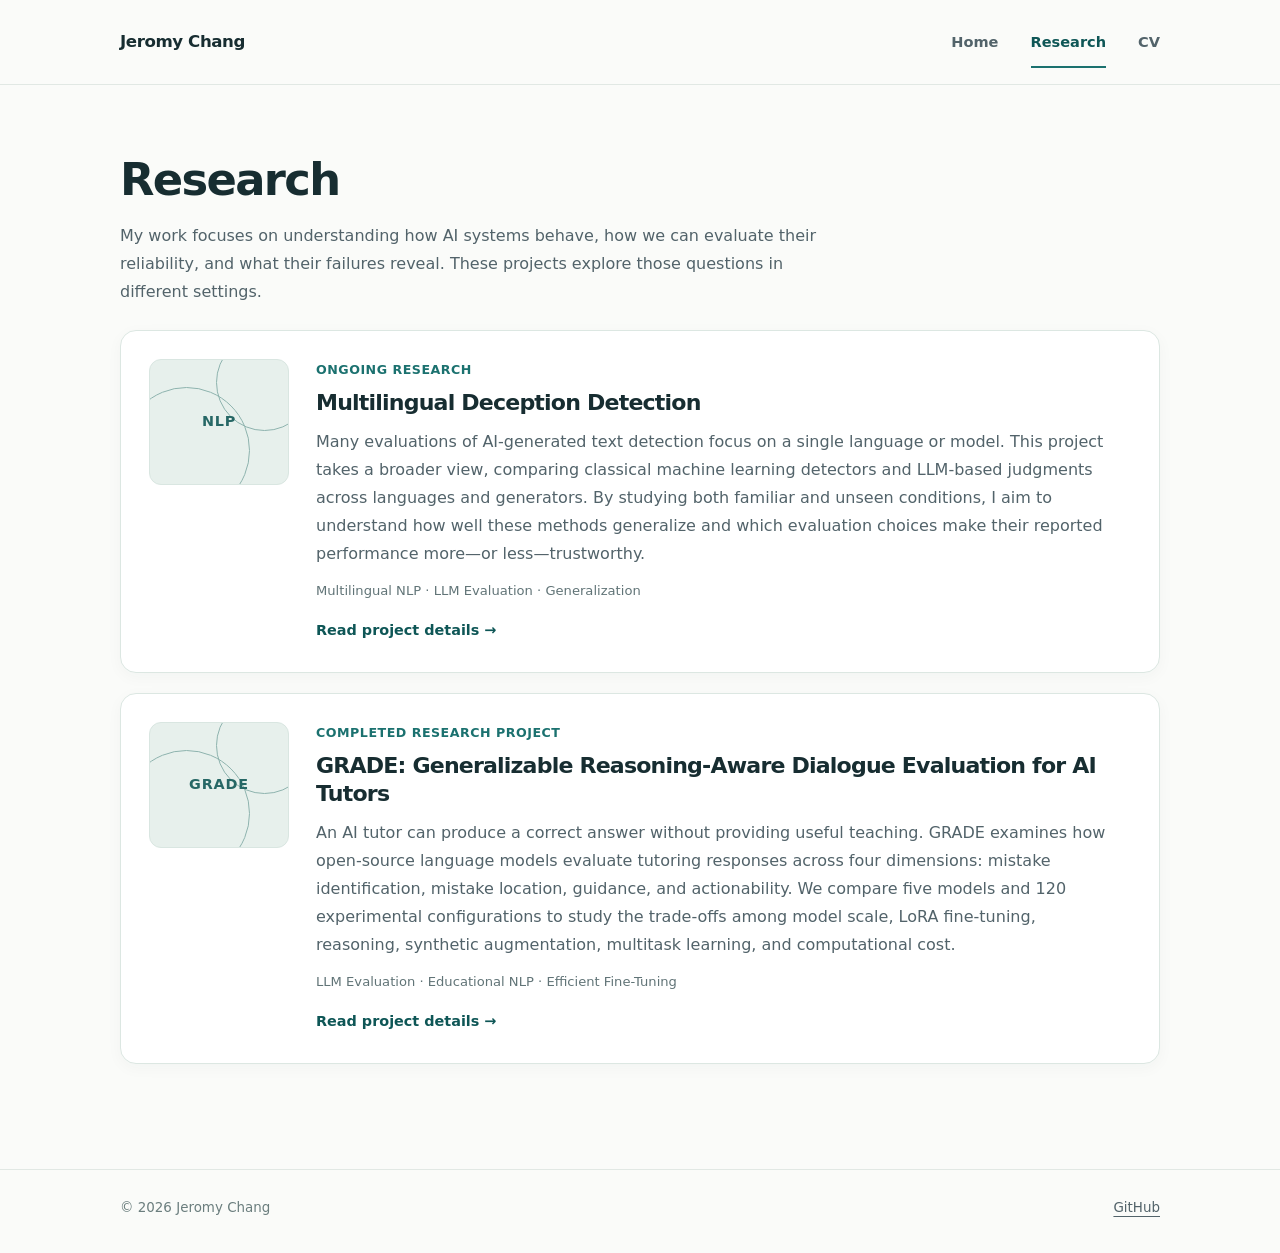
==== research/index.html @ 997f2285 "Initial launch of personal research website" ====
<!doctype html>
<html lang="en">
<head>
  <meta charset="utf-8">
  <meta name="viewport" content="width=device-width, initial-scale=1">
  <meta name="description" content="Research projects by Jeromy Chang on AI reliability and language model evaluation.">
  <meta name="theme-color" content="#fafbf9">
  <title>Research · Jeromy Chang</title>
  <link rel="stylesheet" href="../assets/css/style.css">
</head>
<body>
  <header class="site-header"><div class="container header-inner">
    <a class="brand" href="../index.html">Jeromy Chang</a>
    <nav class="nav" aria-label="Main navigation">
      <a href="../index.html">Home</a>
      <a href="index.html" aria-current="page">Research</a>
      <a href="../assets/documents/Jeromy_Chang_CV.pdf" target="_blank" rel="noopener">CV</a>
    </nav>
  </div></header>
  <main class="research-index" id="main"><div class="container">
    <div class="page-head">
      <h1>Research</h1>
      <p>My work focuses on understanding how AI systems behave, how we can evaluate their reliability, and what their failures reveal. These projects explore those questions in different settings.</p>
    </div>
    <section class="section" aria-label="Research projects">
      <div class="projects">
        <article class="project">
          <div class="project-visual" aria-hidden="true"><span>NLP</span></div>
          <div>
            <p class="status">Ongoing research</p>
            <h3><a href="multilingual-deception.html">Multilingual Deception Detection</a></h3>
            <p>Many evaluations of AI-generated text detection focus on a single language or model. This project takes a broader view, comparing classical machine learning detectors and LLM-based judgments across languages and generators. By studying both familiar and unseen conditions, I aim to understand how well these methods generalize and which evaluation choices make their reported performance more—or less—trustworthy.</p>
            <p class="tags">Multilingual NLP · LLM Evaluation · Generalization</p>
            <a class="text-link" href="multilingual-deception.html">Read project details →</a>
          </div>
        </article>
        <article class="project">
          <div class="project-visual" aria-hidden="true"><span>GRADE</span></div>
          <div>
            <p class="status">Completed research project</p>
            <h3><a href="grade.html">GRADE: Generalizable Reasoning-Aware Dialogue Evaluation for AI Tutors</a></h3>
            <p>An AI tutor can produce a correct answer without providing useful teaching. GRADE examines how open-source language models evaluate tutoring responses across four dimensions: mistake identification, mistake location, guidance, and actionability. We compare five models and 120 experimental configurations to study the trade-offs among model scale, LoRA fine-tuning, reasoning, synthetic augmentation, multitask learning, and computational cost.</p>
            <p class="tags">LLM Evaluation · Educational NLP · Efficient Fine-Tuning</p>
            <a class="text-link" href="grade.html">Read project details →</a>
          </div>
        </article>
      </div>
    </section>
  </div></main>
  <footer class="footer"><div class="container footer-inner">
    <span>© 2026 Jeromy Chang</span>
    <span><a href="https://github.com/JeromyChang" rel="me">GitHub</a></span>
  </div></footer>
</body>
</html>
---- assets/css/style.css ----
/* Jeromy Chang — research portfolio starter */
:root {
  --bg:#fafbf9; --surface:#fff; --ink:#172d31; --muted:#52636a;
  --accent:#1b716f; --accent-dark:#0e5656; --line:#e1e8e4;
  --font:Inter,ui-sans-serif,system-ui,-apple-system,"Segoe UI",Roboto,Arial,sans-serif;
}
*{box-sizing:border-box}
html{scroll-behavior:smooth}
body{margin:0;background:var(--bg);color:var(--ink);font:16px/1.75 var(--font);-webkit-font-smoothing:antialiased}
a{color:var(--accent-dark);text-decoration-thickness:1px;text-underline-offset:4px}
a:hover{color:var(--accent)}
a:focus-visible{outline:3px solid #65b0a7;outline-offset:4px;border-radius:3px}
.container{width:min(100% - 48px,1040px);margin-inline:auto}
.site-header{border-bottom:1px solid var(--line);background:rgba(250,251,249,.94)}
.header-inner{display:flex;align-items:center;justify-content:space-between;gap:24px;min-height:84px}
.brand{text-decoration:none;color:var(--ink);font-size:1.04rem;font-weight:730;letter-spacing:-.025em;white-space:nowrap}
.brand:hover{color:var(--accent-dark)}
.nav{display:flex;align-items:center;gap:32px}
.nav a{text-decoration:none;color:var(--muted);font-weight:580;font-size:.91rem;transition:color .15s}
.nav a:hover,.nav a[aria-current="page"]{color:var(--accent-dark)}
.nav a[aria-current="page"]{position:relative}
.nav a[aria-current="page"]:after{content:"";position:absolute;left:0;right:0;bottom:-13px;height:2px;background:var(--accent)}
main{min-height:70vh}
/* Introduction Layout */
.intro {
    display: grid;

    /* 65% text, 35% photo approximately */
    grid-template-columns: minmax(0, 1fr) 35%;

    gap: 40px;
    align-items: stretch;

    background: linear-gradient(
        135deg,
        #E8F2EE 0%,
        #F3F8F5 55%,
        #F8FAF9 100%
    );

    border: 1px solid #DCE7E2;
    border-radius: 20px;

    padding: 40px;
    margin: 35px 0 50px;
}

/* Profile Photo Container */
.intro-photo {
    position: relative;
    width: 100%;
    min-height: 400px;
}

/* Profile Photo */
.profile-photo {
    position: absolute;
    inset: 0;

    width: 100%;
    height: 100%;

    max-width: none;

    object-fit: cover;
    object-position: center center;

    border-radius: 18px;
    border: 1px solid #cfdfda;
}
.eyebrow{font-size:.82rem;line-height:1.3;letter-spacing:.13em;text-transform:uppercase;color:var(--accent);font-weight:740;margin:0 0 14px}
h1,h2,h3{line-height:1.2;letter-spacing:-.037em}
h1{font-size:clamp(2.35rem,5vw,3.5rem);margin:0 0 12px;font-weight:780}
h2{font-size:clamp(1.55rem,3vw,2rem);margin:0 0 18px;font-weight:735}
h3{font-size:1.27rem;margin:0 0 10px}
.position{font-size:1.05rem;line-height:1.7;color:var(--muted);margin:0 0 27px}
.bio p{margin:0 0 18px;max-width:690px;color:#33484d}
.socials{display:flex;gap:24px;flex-wrap:wrap;align-items:center;margin-top:27px;font-size:.91rem;font-weight:650}
.socials a{text-decoration:none;border-bottom:1px solid currentColor}
.section{padding:57px 0 85px;border-top:1px solid var(--line)}
.section-heading{display:flex;align-items:baseline;justify-content:space-between;gap:24px;margin-bottom:27px}
.section-heading a{font-weight:650;font-size:.9rem;white-space:nowrap}
.projects{display:flex;flex-direction:column}
.project{display:grid;grid-template-columns:140px minmax(0,1fr);gap:27px;padding:31px 0;border-top:1px solid var(--line)}
.project:last-child{border-bottom:1px solid var(--line)}
.project-visual{height:126px;border:1px solid #d9e6e1;border-radius:12px;background:#e7f0ec;display:flex;align-items:center;justify-content:center;position:relative;overflow:hidden}
.project-visual:before{content:"";position:absolute;width:125px;height:125px;border:1px solid #8eb3ae;border-radius:50%;left:-27px;top:27px}
.project-visual:after{content:"";position:absolute;width:95px;height:95px;border:1px solid #8eb3ae;border-radius:50%;right:-25px;top:-26px}
.project-visual span{font-size:.9rem;font-weight:780;color:#266765;z-index:1;letter-spacing:.055em}
.project .status{font-size:.79rem;font-weight:740;letter-spacing:.04em;text-transform:uppercase;color:var(--accent);margin:0 0 8px}
.project h3 a{text-decoration:none;color:var(--ink)}
.project h3 a:hover{color:var(--accent)}
.project p{color:var(--muted);margin:0 0 12px;max-width:790px}
.tags{font-size:.83rem;color:#607379;margin:0 0 15px!important}
.project .text-link{font-size:.9rem;font-weight:700;text-decoration:none}
.page-head{padding:68px 0 40px}
.page-head h1{font-size:2.8rem}
.page-head p{max-width:735px;color:var(--muted);margin:15px 0 0}
.article{max-width:760px;padding-bottom:88px}
.article section{padding:22px 0 14px;border-top:1px solid var(--line)}
.article h2{font-size:1.45rem;margin:8px 0 14px}
.article p,.article li{color:#33484d}
.article ul{padding-left:22px}
.breadcrumb{margin:0 0 20px;font-size:.88rem}
.paper-meta{display:flex;flex-wrap:wrap;gap:10px;margin:17px 0 30px}
.pill{display:inline-flex;align-items:center;background:#eaf3ef;color:#225d5c;border:1px solid #d5e6df;border-radius:99px;padding:5px 12px;font-size:.78rem;font-weight:690}
.note{padding:17px 20px;border-left:3px solid #78aaa4;background:#edf4f1;color:#3b5456;border-radius:0 8px 8px 0}
.footer{border-top:1px solid var(--line);padding:26px 0 34px;color:#6b7e7e;font-size:.84rem}
.footer-inner{display:flex;justify-content:space-between;gap:20px;flex-wrap:wrap}
.footer a{color:var(--muted)}
@media(max-width:760px){
  .container{width:min(100% - 36px,1040px)}.header-inner{min-height:70px}.nav{gap:18px}
  .intro{grid-template-columns:1fr;gap:30px;padding:51px 0 60px}
  .profile-mark{grid-row:1;width:140px;aspect-ratio:1;font-size:2.8rem;border-radius:14px}
  h1{font-size:2.55rem}.section{padding:44px 0 66px}.project{grid-template-columns:100px 1fr;gap:17px}
  .project-visual{height:97px}.page-head{padding:50px 0 33px}.page-head h1{font-size:2.2rem}
}
@media(max-width:470px){.nav{gap:14px}.brand{font-size:.95rem}.nav a{font-size:.84rem}.project{grid-template-columns:1fr}.project-visual{width:115px}.section-heading{align-items:flex-start;flex-direction:column;gap:2px}}

/* BEGIN website-v2 research refinements (safe to customize) */
.project h3 { font-size: 1.38rem; line-height: 1.3; }
.project .tags { color: #617477; font-size: .82rem; margin: 5px 0 13px !important; }
.research-index .page-head { padding-bottom: 24px; }
.research-index .section { border-top: 0; padding-top: 0; }
.project-head { padding-bottom: 10px; }
.project-head h1 { max-width: 850px; font-size: clamp(2rem, 4.2vw, 2.75rem); }
.project-head .project-subtitle { margin-top: 14px; max-width: 750px; font-size: 1.06rem; }
.project-head .status { margin: 8px 0 14px; font-weight: 740; font-size: .83rem; text-transform: uppercase; letter-spacing: .06em; color: var(--accent); }
.article ol { padding-left: 24px; }
.article li { margin-bottom: 7px; }
.article strong { color: var(--ink); }
.findings-list li { margin-bottom: 14px; }
@media (max-width: 760px) { .project h3 { font-size: 1.18rem; } }
/* END website-v2 research refinements */

/* ========================================
   Visual Refinements — Research Cards
   ======================================== */

.project {
    background: #FFFFFF;
    border: 1px solid #DCE7E2;
    border-radius: 16px;

    padding: 28px;
    margin-bottom: 20px;

    box-shadow: 0 4px 16px rgba(20, 50, 50, 0.035);

    transition:
        transform 0.2s ease,
        box-shadow 0.2s ease,
        border-color 0.2s ease;
}

.project:last-child {
    border-bottom: 1px solid #DCE7E2;
}

@media (hover: hover) {
    .project:hover {
        transform: translateY(-3px);

        box-shadow: 0 8px 24px rgba(20, 50, 50, 0.07);

        border-color: #B8D3CA;
    }
}

@media (prefers-reduced-motion: reduce) {
    .project {
        transition: none;
    }
}

/* ========================================
   Visual Refinements — Introduction
   ======================================== */

.intro {
    background: linear-gradient(
        135deg,
        #E8F2EE 0%,
        #F3F8F5 55%,
        #F8FAF9 100%
    );

    border: 1px solid #DCE7E2;
    border-radius: 20px;

    padding: 48px;
    margin: 35px 0 50px;

    align-items: center;
}

/* Mobile responsive adjustments */
@media (max-width: 760px) {
    .intro {
        padding: 28px;
        margin: 20px 0 35px;
        border-radius: 16px;
    }
}

@media (max-width: 760px) {
    .intro {
        grid-template-columns: 1fr;
        gap: 25px;
        padding: 28px;
    }

    .profile-photo {
        grid-row: 1;
        width: 180px;
        max-width: 100%;
        height: 210px;
        justify-self: center;
    }
}

@media (max-width: 760px) {
    .intro {
        grid-template-columns: 1fr;
        gap: 28px;
        padding: 28px;
    }

    .intro-photo {
        grid-row: 1;
        width: 100%;
        height: 300px;
        min-height: 0;
    }

    .profile-photo {
        object-position: center top;
        border-radius: 14px;
    }
}
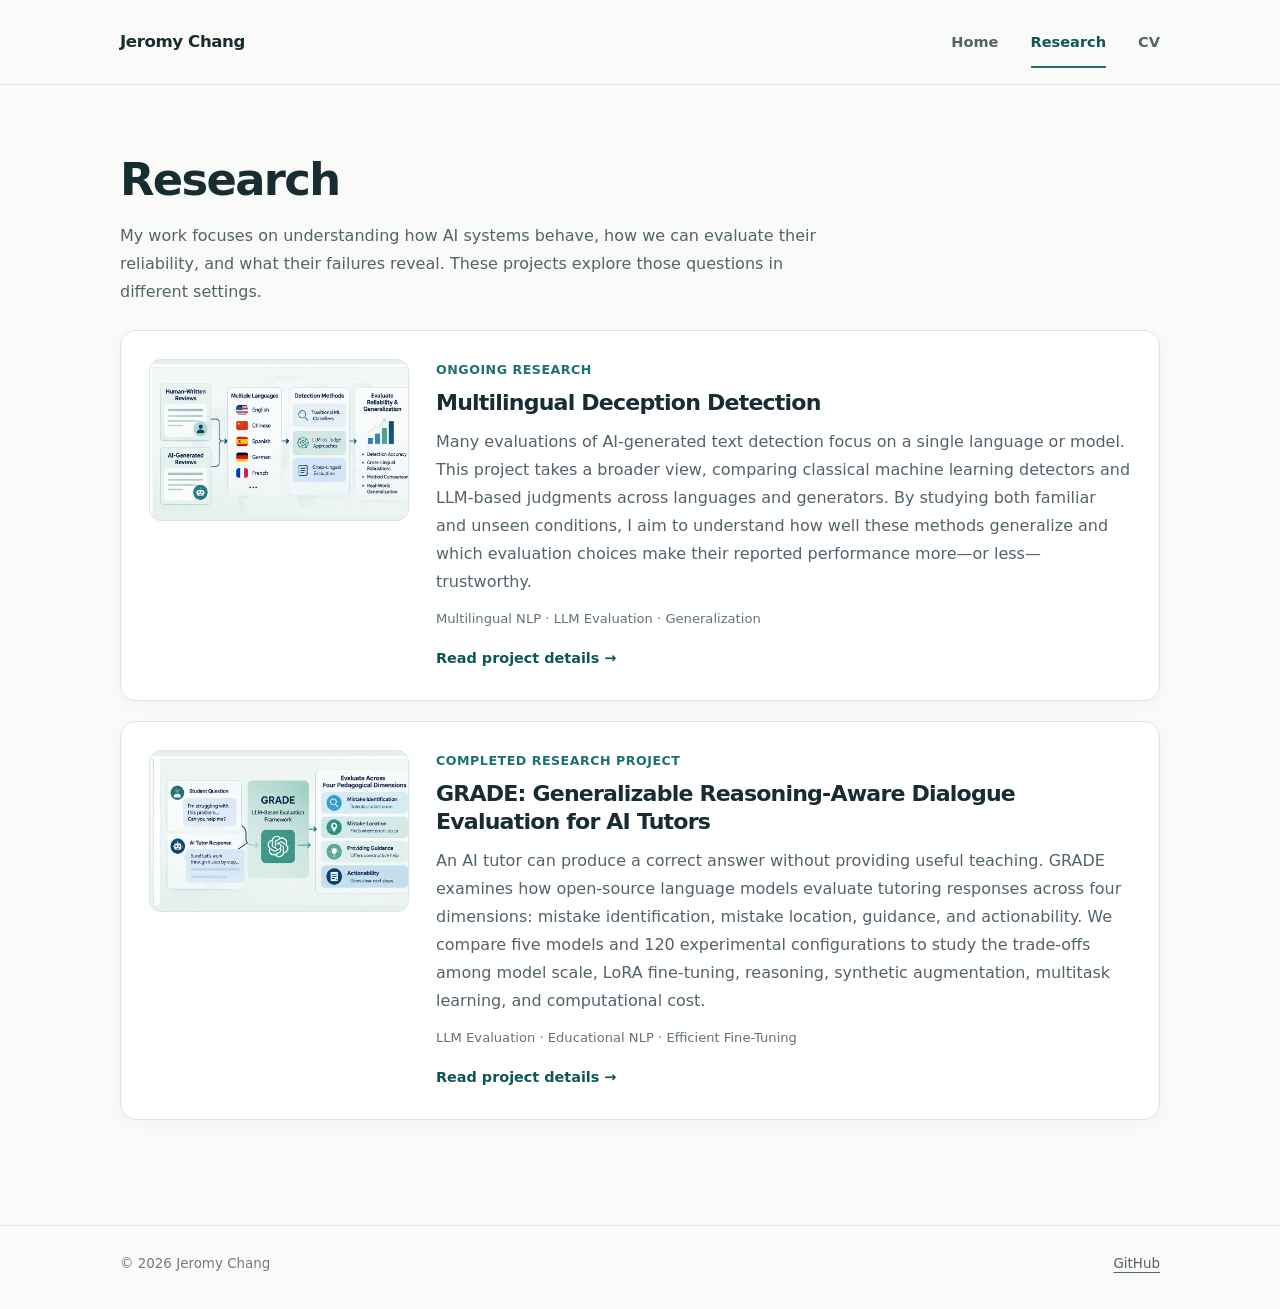
==== commit 6f955a0c: "Add research project thumbnails" ====
--- a/research/index.html
+++ b/research/index.html
@@ -25,7 +25,9 @@
     <section class="section" aria-label="Research projects">
       <div class="projects">
         <article class="project">
-          <div class="project-visual" aria-hidden="true"><span>NLP</span></div>
+          <div class="project-visual">
+            <img src="../assets/images/research/multilingual_deception_thumbnail.png" alt="Multilingual deception detection workflow comparing human-written and AI-generated reviews across languages and detection methods" loading="lazy">
+          </div>
           <div>
             <p class="status">Ongoing research</p>
             <h3><a href="multilingual-deception.html">Multilingual Deception Detection</a></h3>
@@ -35,7 +37,9 @@
           </div>
         </article>
         <article class="project">
-          <div class="project-visual" aria-hidden="true"><span>GRADE</span></div>
+          <div class="project-visual">
+            <img src="../assets/images/research/grade_thumbnail.png" alt="GRADE framework evaluating AI tutor responses for mistake identification, mistake location, guidance, and actionability" loading="lazy">
+          </div>
           <div>
             <p class="status">Completed research project</p>
             <h3><a href="grade.html">GRADE: Generalizable Reasoning-Aware Dialogue Evaluation for AI Tutors</a></h3>
--- a/assets/css/style.css
+++ b/assets/css/style.css
@@ -81,12 +81,24 @@
 .section-heading{display:flex;align-items:baseline;justify-content:space-between;gap:24px;margin-bottom:27px}
 .section-heading a{font-weight:650;font-size:.9rem;white-space:nowrap}
 .projects{display:flex;flex-direction:column}
-.project{display:grid;grid-template-columns:140px minmax(0,1fr);gap:27px;padding:31px 0;border-top:1px solid var(--line)}
-.project:last-child{border-bottom:1px solid var(--line)}
-.project-visual{height:126px;border:1px solid #d9e6e1;border-radius:12px;background:#e7f0ec;display:flex;align-items:center;justify-content:center;position:relative;overflow:hidden}
-.project-visual:before{content:"";position:absolute;width:125px;height:125px;border:1px solid #8eb3ae;border-radius:50%;left:-27px;top:27px}
-.project-visual:after{content:"";position:absolute;width:95px;height:95px;border:1px solid #8eb3ae;border-radius:50%;right:-25px;top:-26px}
-.project-visual span{font-size:.9rem;font-weight:780;color:#266765;z-index:1;letter-spacing:.055em}
+.project {
+    display: grid;
+    grid-template-columns: 260px minmax(0, 1fr);
+    gap: 27px;
+    align-items: start;
+    background: #FFFFFF;
+    border: 1px solid #DCE7E2;
+    border-radius: 16px;
+    padding: 28px;
+    margin-bottom: 20px;
+    box-shadow: 0 4px 16px rgba(20, 50, 50, 0.035);
+    transition:
+        transform 0.2s ease,
+        box-shadow 0.2s ease,
+        border-color 0.2s ease;
+}
+.project-visual{width:100%;aspect-ratio:16 / 10;border:1px solid #d9e6e1;border-radius:12px;background:#e7f0ec;overflow:hidden}
+.project-visual img{display:block;width:100%;height:100%;object-fit:contain}
 .project .status{font-size:.79rem;font-weight:740;letter-spacing:.04em;text-transform:uppercase;color:var(--accent);margin:0 0 8px}
 .project h3 a{text-decoration:none;color:var(--ink)}
 .project h3 a:hover{color:var(--accent)}
@@ -112,10 +124,10 @@
   .container{width:min(100% - 36px,1040px)}.header-inner{min-height:70px}.nav{gap:18px}
   .intro{grid-template-columns:1fr;gap:30px;padding:51px 0 60px}
   .profile-mark{grid-row:1;width:140px;aspect-ratio:1;font-size:2.8rem;border-radius:14px}
-  h1{font-size:2.55rem}.section{padding:44px 0 66px}.project{grid-template-columns:100px 1fr;gap:17px}
-  .project-visual{height:97px}.page-head{padding:50px 0 33px}.page-head h1{font-size:2.2rem}
-}
-@media(max-width:470px){.nav{gap:14px}.brand{font-size:.95rem}.nav a{font-size:.84rem}.project{grid-template-columns:1fr}.project-visual{width:115px}.section-heading{align-items:flex-start;flex-direction:column;gap:2px}}
+  h1{font-size:2.55rem}.section{padding:44px 0 66px}.project{grid-template-columns:minmax(0,1fr);gap:20px;padding:22px}
+  .project-visual{max-width:280px}.page-head{padding:50px 0 33px}.page-head h1{font-size:2.2rem}
+}
+@media(max-width:470px){.nav{gap:14px}.brand{font-size:.95rem}.nav a{font-size:.84rem}.section-heading{align-items:flex-start;flex-direction:column;gap:2px}}
 
 /* BEGIN website-v2 research refinements (safe to customize) */
 .project h3 { font-size: 1.38rem; line-height: 1.3; }
@@ -137,26 +149,6 @@
    Visual Refinements — Research Cards
    ======================================== */
 
-.project {
-    background: #FFFFFF;
-    border: 1px solid #DCE7E2;
-    border-radius: 16px;
-
-    padding: 28px;
-    margin-bottom: 20px;
-
-    box-shadow: 0 4px 16px rgba(20, 50, 50, 0.035);
-
-    transition:
-        transform 0.2s ease,
-        box-shadow 0.2s ease,
-        border-color 0.2s ease;
-}
-
-.project:last-child {
-    border-bottom: 1px solid #DCE7E2;
-}
-
 @media (hover: hover) {
     .project:hover {
         transform: translateY(-3px);
@@ -237,4 +229,4 @@
         object-position: center top;
         border-radius: 14px;
     }
-}+}
